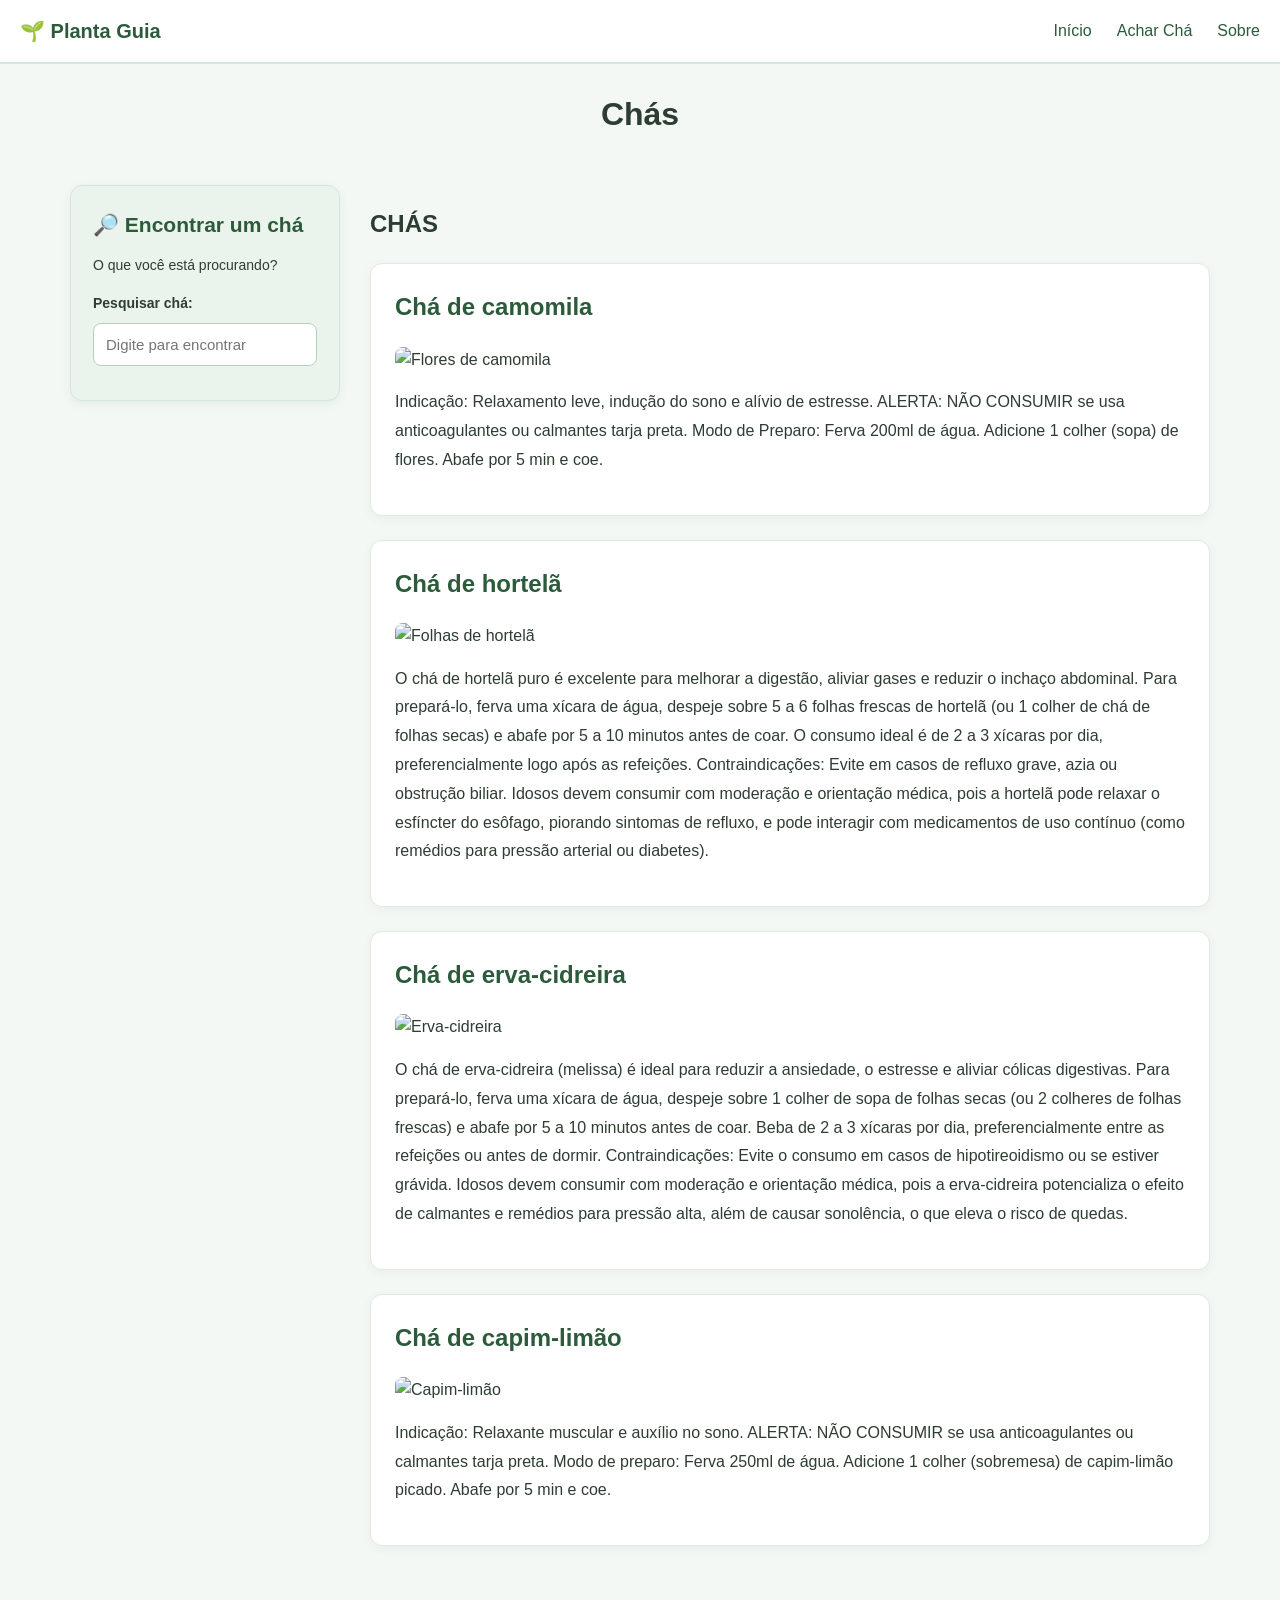
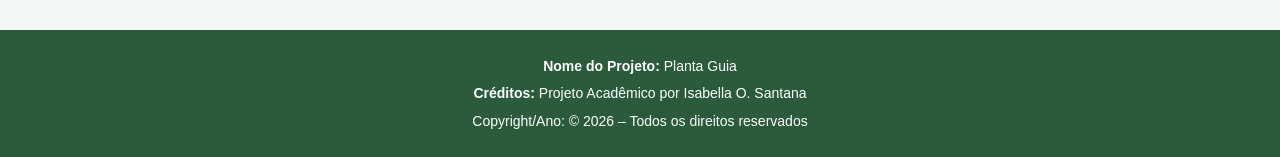
==== cha.html @ 036103f8 "Add files via upload" ====
<!DOCTYPE html>
<html lang="pt-BR">
  <head>
    <meta charset="UTF-8" />
    <meta name="viewport" content="width=device-width, initial-scale=1.0" />
    <link rel="stylesheet" href="style.css" />
    <title>Chás - Planta Guia</title>
  </head>

  <body>
    <header>
      <nav class="navbar">
        <div class="logo">
          <a href="index.html">🌱 Planta Guia</a>
        </div>

        <ul>
          <li><a href="index.html">Início</a></li>
          <li><a href="cha.html">Achar Chá</a></li>
          <li><a href="sobre.html">Sobre</a></li>
        </ul>
      </nav>
    </header>

    <h1 class="page-title">Chás</h1>

    <main class="container-página">
      <aside class="sidebar">
        <div class="pesquisa-card">
          <h2>🔎 Encontrar um chá</h2>

          <p>O que você está procurando?</p>

          <label for="busca">Pesquisar chá:</label>

          <input
            id="busca"
            type="text"
            placeholder="Digite para encontrar"
            class="search-input"
          />

          <p id="mensagem-busca" aria-live="polite"></p>
        </div>
      </aside>

      <section class="lista-chas">
        <h2>CHÁS</h2>

        <article class="cha-card">
          <h2>Chá de camomila</h2>

          <img
            src="https://encrypted-tbn0.gstatic.com/images?q=tbn:ANd9GcT_wHD56q86qauCvRsMWeXp54YlSHp3QynTSdPDn3lqGw&s=10"
            alt="Flores de camomila"
            style="width: 20%"
          />

          <p>
            Indicação: Relaxamento leve, indução do sono e alívio de estresse.
            ALERTA: NÃO CONSUMIR se usa anticoagulantes ou calmantes tarja
            preta. Modo de Preparo: Ferva 200ml de água. Adicione 1 colher
            (sopa) de flores. Abafe por 5 min e coe.
          </p>
        </article>

        <article class="cha-card">
          <h2>Chá de hortelã</h2>

          <img
            src="https://hortifrutibr.vtexassets.com/arquivos/ids/158473/Hortela-Organica-Maco.jpg?v=638671093504500000"
            alt="Folhas de hortelã"
            style="width: 20%"
          />

          <p>
            O chá de hortelã puro é excelente para melhorar a digestão, aliviar
            gases e reduzir o inchaço abdominal. Para prepará-lo, ferva uma
            xícara de água, despeje sobre 5 a 6 folhas frescas de hortelã (ou 1
            colher de chá de folhas secas) e abafe por 5 a 10 minutos antes de
            coar. O consumo ideal é de 2 a 3 xícaras por dia, preferencialmente
            logo após as refeições. Contraindicações: Evite em casos de refluxo
            grave, azia ou obstrução biliar. Idosos devem consumir com moderação
            e orientação médica, pois a hortelã pode relaxar o esfíncter do
            esôfago, piorando sintomas de refluxo, e pode interagir com
            medicamentos de uso contínuo (como remédios para pressão arterial ou
            diabetes).
          </p>
        </article>

        <article class="cha-card">
          <h2>Chá de erva-cidreira</h2>

          <img
            src="https://encrypted-tbn0.gstatic.com/images?q=tbn:ANd9GcRxl4OktMq_C7QhwQETx7q-cd_O-iqMoiirqlE5mRRZ4A&s=10"
            alt="Erva-cidreira"
            style="width: 20%"
          />

          <p>
            O chá de erva-cidreira (melissa) é ideal para reduzir a ansiedade, o
            estresse e aliviar cólicas digestivas. Para prepará-lo, ferva uma
            xícara de água, despeje sobre 1 colher de sopa de folhas secas (ou 2
            colheres de folhas frescas) e abafe por 5 a 10 minutos antes de
            coar. Beba de 2 a 3 xícaras por dia, preferencialmente entre as
            refeições ou antes de dormir. Contraindicações: Evite o consumo em
            casos de hipotireoidismo ou se estiver grávida. Idosos devem
            consumir com moderação e orientação médica, pois a erva-cidreira
            potencializa o efeito de calmantes e remédios para pressão alta,
            além de causar sonolência, o que eleva o risco de quedas.
          </p>
        </article>

        <article class="cha-card">
          <h2>Chá de capim-limão</h2>

          <img
            src="https://cdn.iset.io/assets/56017/produtos/2252/becdc061b4a4aa454c1a6f1772394e9266c76ea9dd2e6.png"
            alt="Capim-limão"
            style="width: 20%"
          />

          <p>
            Indicação: Relaxante muscular e auxílio no sono. ALERTA: NÃO
            CONSUMIR se usa anticoagulantes ou calmantes tarja preta. Modo de
            preparo: Ferva 250ml de água. Adicione 1 colher (sobremesa) de
            capim-limão picado. Abafe por 5 min e coe.
          </p>
        </article>
      </section>
    </main>

    <footer>
      <p><strong>Nome do Projeto:</strong> Planta Guia</p>
      <p>
        <strong>Créditos:</strong> Projeto Acadêmico por Isabella O. Santana
      </p>
      <p>Copyright/Ano: © 2026 – Todos os direitos reservados</p>
    </footer>

    <script src="script.js"></script>
  </body>
</html>
---- style.css ----
/* CONFIGURAÇÕES GERAIS DA PÁGINA */
body {
  font-family: Arial, sans-serif;
  background-color: #f4f8f5;
  color: #2e3d32;
  margin: 0;
  padding: 0;
  line-height: 1.6;
}

/* CABEÇALHO */
header {
  background-color: #ffffff;
  border-bottom: 2px solid #d4e8d9;
  padding: 15px 20px;
}

/* BARRA DE NAVEGAÇÃO */
.navbar {
  display: flex;
  justify-content: space-between;
  align-items: center;
}

/* LISTA DE LINKS DO MENU */
.navbar ul {
  display: flex;
  list-style: none;
  margin: 0;
  padding: 0;
  gap: 25px;
}

/* LINKS DO MENU */
.navbar a {
  text-decoration: none;
  color: #2b5b3b;
}

/* EFEITO AO PASSAR O MOUSE PELOS LINKS */
.navbar a:hover {
  text-decoration: underline;
}

/* DESTAQUE DA PÁGINA ATUAL */
nav a.ativo {
  font-weight: bold;
  color: #2b5b3b;
  border-bottom: 2px solid #2b5b3b;
}

/* LOGOTIPO */
.logo a {
  font-weight: bold;
  font-size: 20px;
}

/* CONTAINER DA PÁGINA SOBRE */
.container {
  max-width: 800px;
  margin: 30px auto;
  padding: 0 20px;
}

/* CARTÕES INFORMATIVOS DA PÁGINA SOBRE */
.bloco-info {
  background: #eaf4ed;
  padding: 20px;
  border-radius: 8px;
  margin-bottom: 20px;
}

/* TÍTULOS DOS CARTÕES INFORMATIVOS */
.bloco-info h2 {
  margin-top: 0;
  color: #2b5b3b;
  font-size: 20px;
}

/* TÍTULO PRINCIPAL DA PÁGINA DE CHÁS */
.page-title {
  text-align: center;
  margin: 25px 0;
}

/* CONTAINER DA PESQUISA E DA LISTA DE CHÁS */
.container-página {
  display: flex;
  align-items: flex-start;
  gap: 30px;
  max-width: 1200px;
  margin: 0 auto;
  padding: 20px 30px;
  box-sizing: border-box;
}

/* COLUNA LATERAL DA PESQUISA */
.sidebar {
  flex: 0 0 270px;
  min-width: 0;
}

/* CARTÃO VISUAL DA PESQUISA */
.pesquisa-card {
  background-color: #eaf4ed;
  border: 1px solid #d4e8d9;
  border-radius: 12px;
  padding: 22px;
  box-sizing: border-box;
  box-shadow: 0 3px 10px rgba(43, 91, 59, 0.08);
}

/* TÍTULO DO PAINEL DE PESQUISA */
.pesquisa-card h2 {
  color: #2b5b3b;
  font-size: 21px;
  margin: 0 0 12px;
}

/* TEXTOS DO PAINEL DE PESQUISA */
.pesquisa-card p {
  margin: 0 0 16px;
  font-size: 14px;
  line-height: 1.6;
}

/* RÓTULO DO CAMPO DE PESQUISA */
.pesquisa-card label {
  display: block;
  font-weight: bold;
  font-size: 14px;
  margin-bottom: 8px;
}

/* CAMPO DE PESQUISA */
.search-input {
  display: block;
  width: 100%;
  min-width: 0;
  padding: 12px;
  box-sizing: border-box;
  border: 1px solid #b8cfbe;
  border-radius: 8px;
  background-color: #ffffff;
  color: #2e3d32;
  font-family: Arial, sans-serif;
  font-size: 15px;
  outline: none;
  transition: border-color 0.2s, box-shadow 0.2s;
}

/* DESTAQUE DO CAMPO QUANDO ESTÁ SELECIONADO */
.search-input:focus {
  border-color: #2b5b3b;
  box-shadow: 0 0 0 3px rgba(43, 91, 59, 0.15);
}

/* MENSAGEM DOS RESULTADOS DA PESQUISA */
#mensagem-busca {
  margin: 12px 0 0;
  color: #2b5b3b;
  font-size: 14px;
  overflow-wrap: anywhere;
}

/* ÁREA QUE CONTÉM A LISTA DE CHÁS */
.lista-chas {
  flex: 1;
  min-width: 0;
}

/* CARTÃO INDIVIDUAL DE CADA CHÁ */
.cha-card {
  background-color: #ffffff;
  border: 1px solid #e0e9e2;
  border-radius: 12px;
  padding: 24px;
  margin-bottom: 24px;
  box-sizing: border-box;
  box-shadow: 0 3px 10px rgba(43, 91, 59, 0.06);
}

/* TÍTULOS DOS CHÁS */
.cha-card h2 {
  color: #2b5b3b;
  margin-top: 0;
}

/* IMAGENS DOS CHÁS */
.cha-card img {
  display: block;
  width: 200px;
  max-width: 100%;
  height: auto;
  object-fit: contain;
  margin: 15px 0;
  border-radius: 8px;
}

/* DESCRIÇÕES DOS CHÁS */
.cha-card p {
  line-height: 1.8;
  overflow-wrap: anywhere;
}

/* SEÇÃO PRINCIPAL DA PÁGINA INICIAL */
.hero-section {
  padding: 60px 20px;
  text-align: center;
}

/* TÍTULO DA SEÇÃO PRINCIPAL */
.hero-content h1 {
  color: #2b5b3b;
}

/* CONTEÚDO PRINCIPAL DA PÁGINA INICIAL */
.main-content {
  max-width: 800px;
  margin: 30px auto;
  padding: 0 20px;
}

/* ESTILOS COMPARTILHADOS DOS CARTÕES INICIAIS */
.welcome-card,
.warning-card {
  padding: 20px;
  border-radius: 8px;
  margin-bottom: 20px;
}

/* CARTÃO DE BOAS-VINDAS */
.welcome-card {
  background-color: #eaf4ed;
}

/* CARTÃO DE AVISO */
.warning-card {
  background-color: #fff4d6;
}

/* RODAPÉ */
footer {
  background-color: #2b5b3b;
  color: #ffffff;
  text-align: center;
  padding: 20px;
  font-size: 14px;
  margin-top: 40px;
}

/* ESPAÇAMENTO DOS PARÁGRAFOS DO RODAPÉ */
footer p {
  margin: 5px 0;
}

/* AJUSTES PARA CELULARES E TELAS MENORES */
@media (max-width: 768px) {
  /* Organiza a pesquisa acima da lista de chás */
  .container-página {
    flex-direction: column;
    gap: 20px;
    padding: 16px;
  }

  /* Faz a pesquisa ocupar a largura disponível */
  .sidebar {
    flex: none;
    width: 100%;
  }

  /* Reduz o espaçamento interno do painel */
  .pesquisa-card {
    padding: 18px;
  }

  /* Faz a lista de chás ocupar toda a largura */
  .lista-chas {
    width: 100%;
  }

  /* Reduz o espaçamento dos cartões dos chás */
  .cha-card {
    padding: 18px;
  }

  /* Organiza o menu verticalmente */
  .navbar {
    flex-direction: column;
    gap: 15px;
  }

  /* Organiza os links do menu em coluna */
  .navbar ul {
    flex-direction: column;
    align-items: center;
  }
}
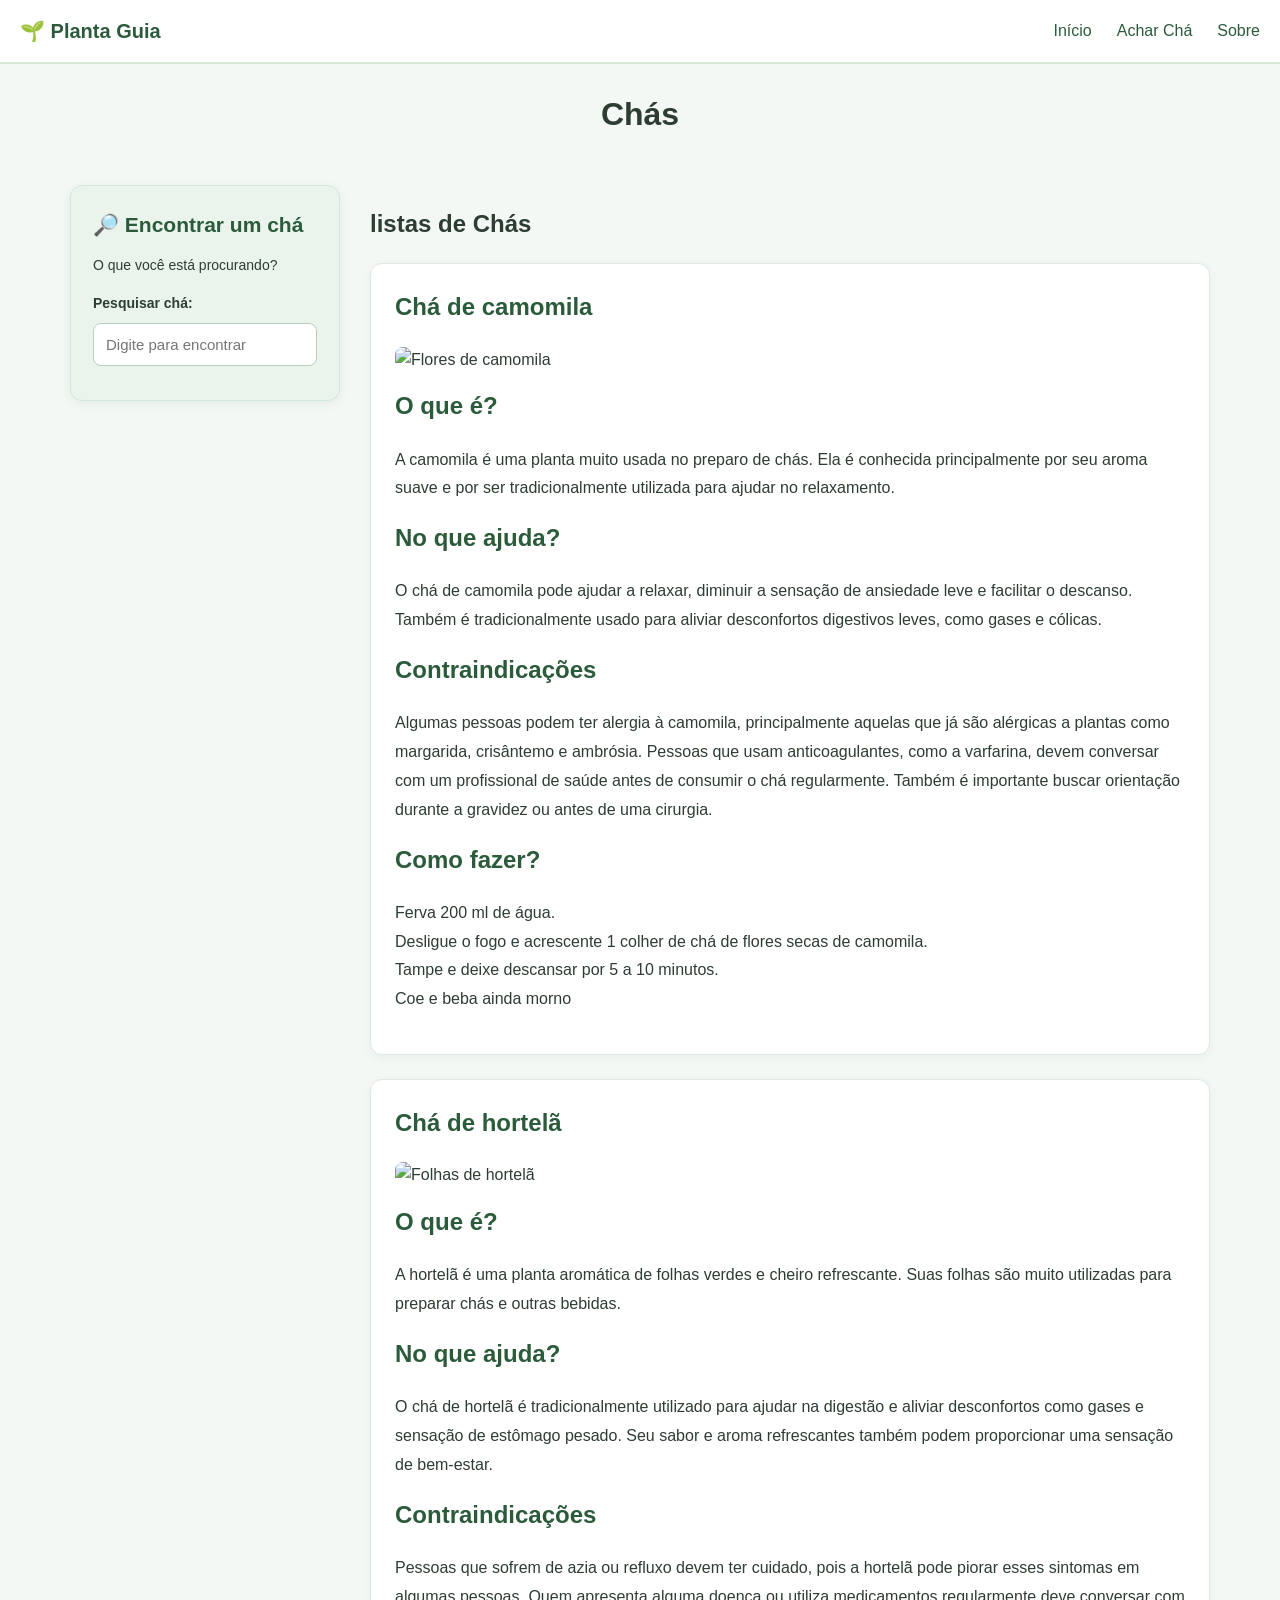
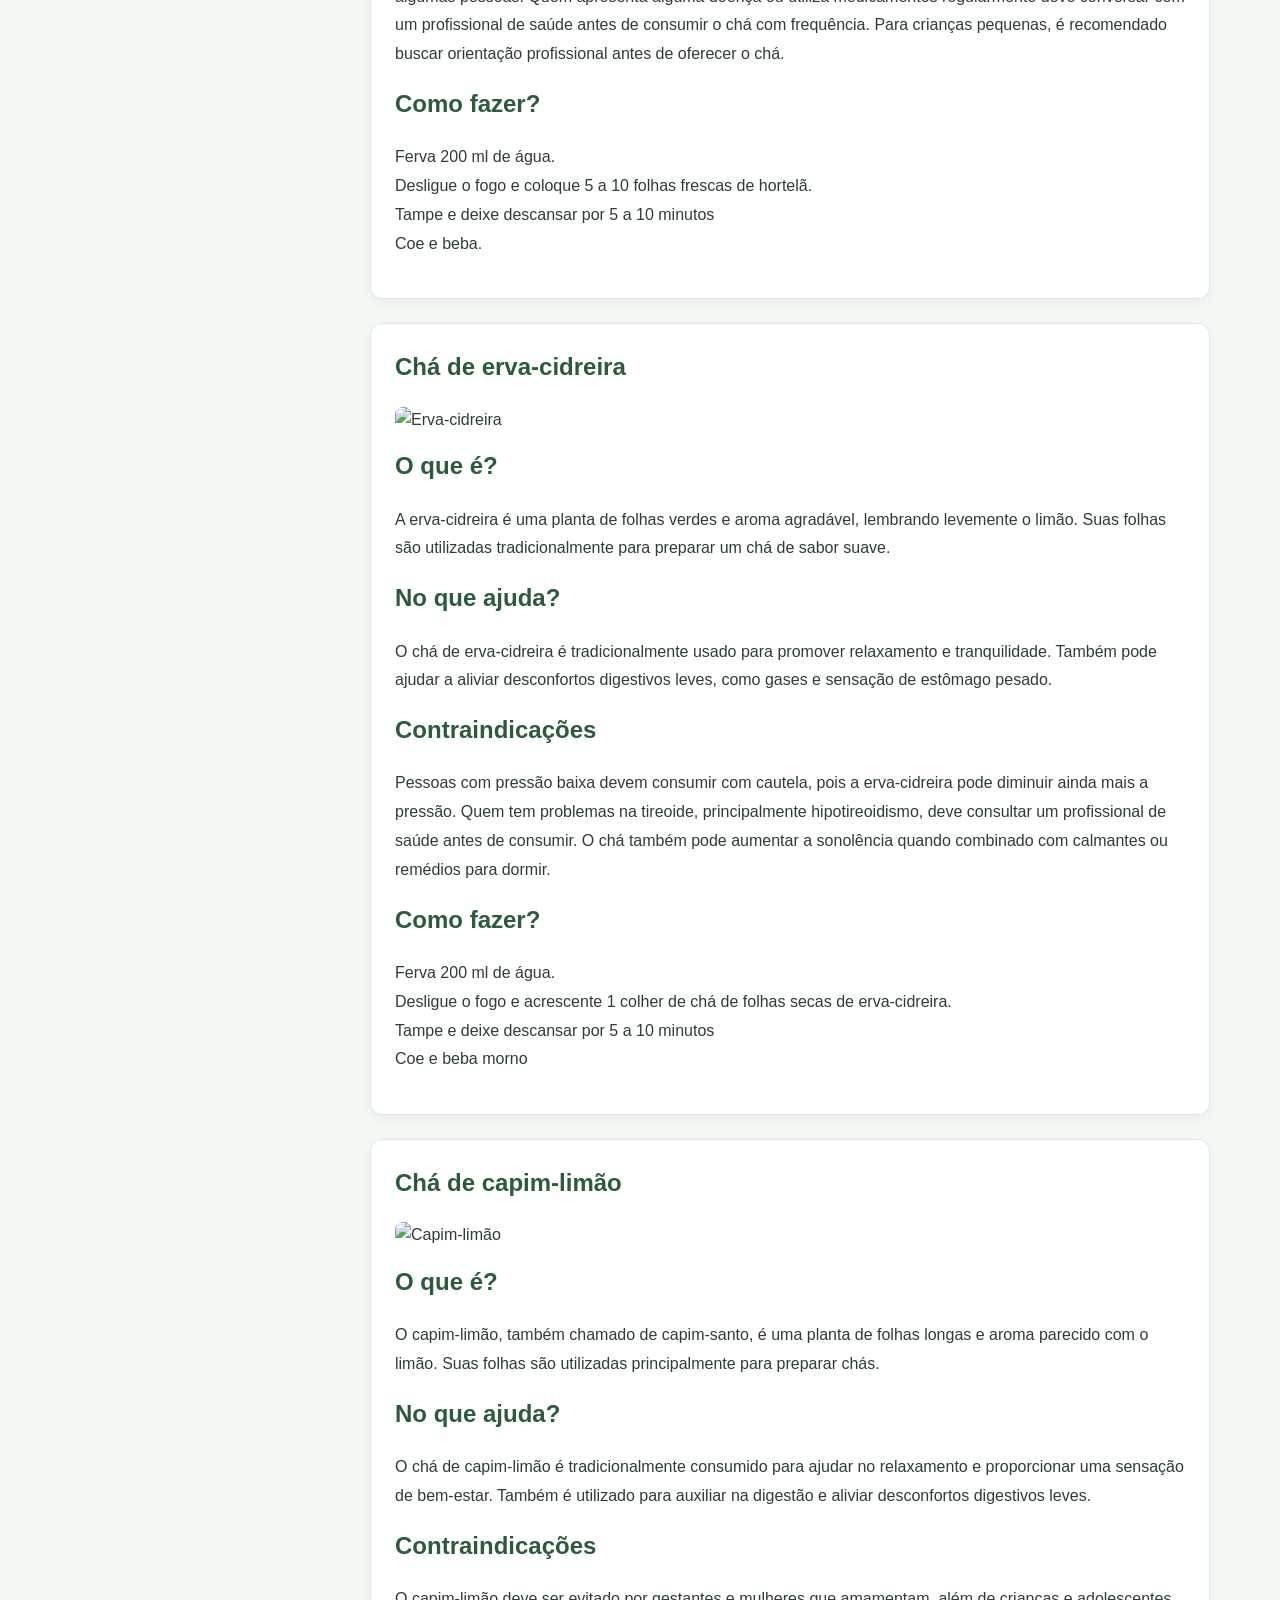
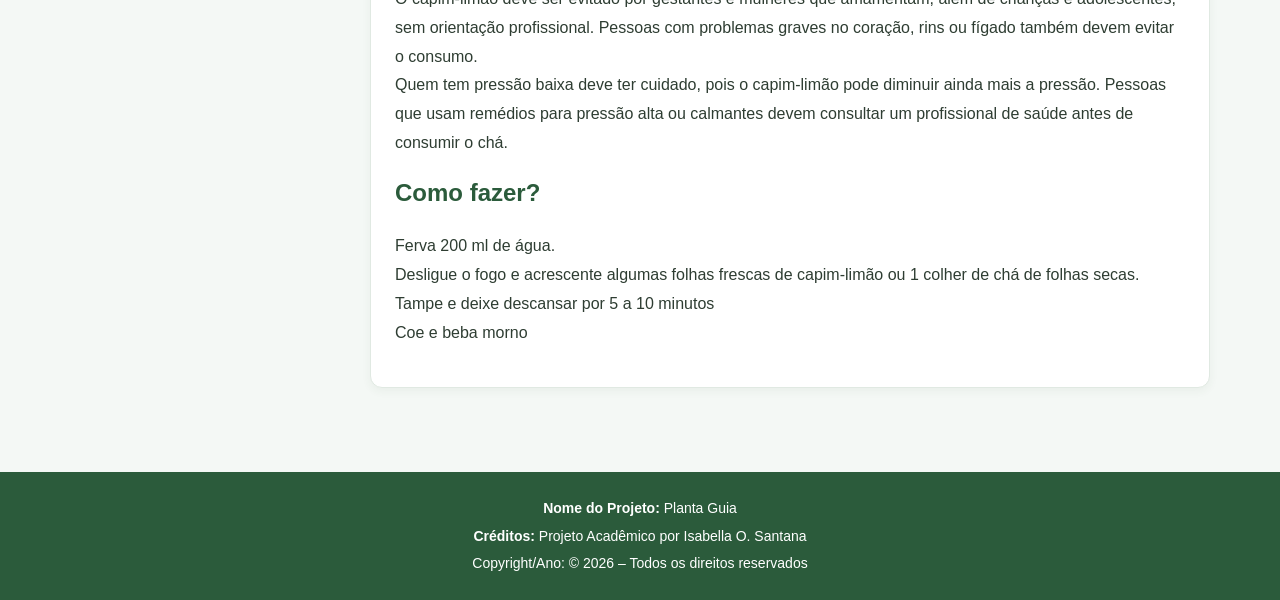
==== commit cd165522: "Update cha.html" ====
--- a/cha.html
+++ b/cha.html
@@ -45,7 +45,7 @@
       </aside>
 
       <section class="lista-chas">
-        <h2>CHÁS</h2>
+        <h2>listas de Chás</h2>
 
         <article class="cha-card">
           <h2>Chá de camomila</h2>
@@ -56,12 +56,24 @@
             style="width: 20%"
           />
 
-          <p>
-            Indicação: Relaxamento leve, indução do sono e alívio de estresse.
-            ALERTA: NÃO CONSUMIR se usa anticoagulantes ou calmantes tarja
-            preta. Modo de Preparo: Ferva 200ml de água. Adicione 1 colher
-            (sopa) de flores. Abafe por 5 min e coe.
-          </p>
+       <h2>    O que é?  </h2>
+ <p> A camomila é uma planta muito usada no preparo de chás. Ela é conhecida principalmente por seu aroma suave e por ser tradicionalmente utilizada para ajudar no relaxamento.
+</p>
+ <h2> No que ajuda? </h2>
+<p> O chá de camomila pode ajudar a relaxar, diminuir a sensação de ansiedade leve e facilitar o descanso. Também é tradicionalmente usado para aliviar desconfortos digestivos leves, como gases e cólicas.
+</p>
+<h2> <strong> Contraindicações </strong> </h2>
+<p>Algumas pessoas podem ter alergia à camomila, principalmente aquelas que já são alérgicas a plantas como margarida, crisântemo e ambrósia. Pessoas que usam anticoagulantes, como a varfarina, devem conversar com um profissional de saúde antes de consumir o chá regularmente. Também é importante buscar orientação durante a gravidez ou antes de uma cirurgia.
+ </p>
+<h2> Como fazer? </h2>
+<p> Ferva 200 ml de água.
+<br>
+Desligue o fogo e acrescente 1 colher de chá de flores secas de camomila.
+<br>
+Tampe e deixe descansar por 5 a 10 minutos.
+<br>
+Coe e beba ainda morno 
+</p>
         </article>
 
         <article class="cha-card">
@@ -73,18 +85,25 @@
             style="width: 20%"
           />
 
-          <p>
-            O chá de hortelã puro é excelente para melhorar a digestão, aliviar
-            gases e reduzir o inchaço abdominal. Para prepará-lo, ferva uma
-            xícara de água, despeje sobre 5 a 6 folhas frescas de hortelã (ou 1
-            colher de chá de folhas secas) e abafe por 5 a 10 minutos antes de
-            coar. O consumo ideal é de 2 a 3 xícaras por dia, preferencialmente
-            logo após as refeições. Contraindicações: Evite em casos de refluxo
-            grave, azia ou obstrução biliar. Idosos devem consumir com moderação
-            e orientação médica, pois a hortelã pode relaxar o esfíncter do
-            esôfago, piorando sintomas de refluxo, e pode interagir com
-            medicamentos de uso contínuo (como remédios para pressão arterial ou
-            diabetes).
+       
+                <h2>    O que é?  </h2>
+ <p> A hortelã é uma planta aromática de folhas verdes e cheiro refrescante. Suas folhas são muito utilizadas para preparar chás e outras bebidas.
+</p>
+ <h2> No que ajuda? </h2>
+<p> O chá de hortelã é tradicionalmente utilizado para ajudar na digestão e aliviar desconfortos como gases e sensação de estômago pesado. Seu sabor e aroma refrescantes também podem proporcionar uma sensação de bem-estar.
+</p>
+<h2> <strong> Contraindicações </strong> </h2>
+<p> Pessoas que sofrem de azia ou refluxo devem ter cuidado, pois a hortelã pode piorar esses sintomas em algumas pessoas. Quem apresenta alguma doença ou utiliza medicamentos regularmente deve conversar com um profissional de saúde antes de consumir o chá com frequência. Para crianças pequenas, é recomendado buscar orientação profissional antes de oferecer o chá.
+ </p>
+<h2> Como fazer? </h2>
+<p> Ferva 200 ml de água.
+<br>
+Desligue o fogo e coloque 5 a 10 folhas frescas de hortelã.
+<br>
+Tampe e deixe descansar por 5 a 10 minutos
+<br>
+Coe e beba.
+</p>
           </p>
         </article>
 
@@ -96,19 +115,25 @@
             alt="Erva-cidreira"
             style="width: 20%"
           />
-
-          <p>
-            O chá de erva-cidreira (melissa) é ideal para reduzir a ansiedade, o
-            estresse e aliviar cólicas digestivas. Para prepará-lo, ferva uma
-            xícara de água, despeje sobre 1 colher de sopa de folhas secas (ou 2
-            colheres de folhas frescas) e abafe por 5 a 10 minutos antes de
-            coar. Beba de 2 a 3 xícaras por dia, preferencialmente entre as
-            refeições ou antes de dormir. Contraindicações: Evite o consumo em
-            casos de hipotireoidismo ou se estiver grávida. Idosos devem
-            consumir com moderação e orientação médica, pois a erva-cidreira
-            potencializa o efeito de calmantes e remédios para pressão alta,
-            além de causar sonolência, o que eleva o risco de quedas.
-          </p>
+ <h2>    O que é?  </h2>
+ <p> A erva-cidreira é uma planta de folhas verdes e aroma agradável, lembrando levemente o limão. Suas folhas são utilizadas tradicionalmente para preparar um chá de sabor suave.
+</p>
+ <h2> No que ajuda? </h2>
+<p> O chá de erva-cidreira é tradicionalmente usado para promover relaxamento e tranquilidade. Também pode ajudar a aliviar desconfortos digestivos leves, como gases e sensação de estômago pesado.
+</p>
+<h2> <strong> Contraindicações </strong> </h2>
+<p> Pessoas com pressão baixa devem consumir com cautela, pois a erva-cidreira pode diminuir ainda mais a pressão. Quem tem problemas na tireoide, principalmente hipotireoidismo, deve consultar um profissional de saúde antes de consumir. O chá também pode aumentar a sonolência quando combinado com calmantes ou remédios para dormir.
+ </p>
+<h2> Como fazer? </h2>
+<p> Ferva 200 ml de água.
+<br>
+Desligue o fogo e acrescente 1 colher de chá de folhas secas de erva-cidreira.
+<br>
+Tampe e deixe descansar por 5 a 10 minutos
+<br>
+Coe e beba morno
+</p>
+      
         </article>
 
         <article class="cha-card">
@@ -120,12 +145,27 @@
             style="width: 20%"
           />
 
-          <p>
-            Indicação: Relaxante muscular e auxílio no sono. ALERTA: NÃO
-            CONSUMIR se usa anticoagulantes ou calmantes tarja preta. Modo de
-            preparo: Ferva 250ml de água. Adicione 1 colher (sobremesa) de
-            capim-limão picado. Abafe por 5 min e coe.
-          </p>
+<h2>    O que é?  </h2>
+ <p> O capim-limão, também chamado de capim-santo, é uma planta de folhas longas e aroma parecido com o limão. Suas folhas são utilizadas principalmente para preparar chás.
+</p>
+ <h2> No que ajuda? </h2>
+<p> O chá de capim-limão é tradicionalmente consumido para ajudar no relaxamento e proporcionar uma sensação de bem-estar. Também é utilizado para auxiliar na digestão e aliviar desconfortos digestivos leves.
+</p>
+<h2> <strong> Contraindicações </strong> </h2>
+<p> O capim-limão deve ser evitado por gestantes e mulheres que amamentam, além de crianças e adolescentes, sem orientação profissional. Pessoas com problemas graves no coração, rins ou fígado também devem evitar o consumo.
+<br>
+Quem tem pressão baixa deve ter cuidado, pois o capim-limão pode diminuir ainda mais a pressão. Pessoas que usam remédios para pressão alta ou calmantes devem consultar um profissional de saúde antes de consumir o chá.
+ </p>
+<h2> Como fazer? </h2>
+<p> Ferva 200 ml de água.
+<br>
+Desligue o fogo e acrescente algumas folhas frescas de capim-limão ou 1 colher de chá de folhas secas.
+<br>
+Tampe e deixe descansar por 5 a 10 minutos
+<br>
+Coe e beba morno
+</p>
+      
         </article>
       </section>
     </main>
